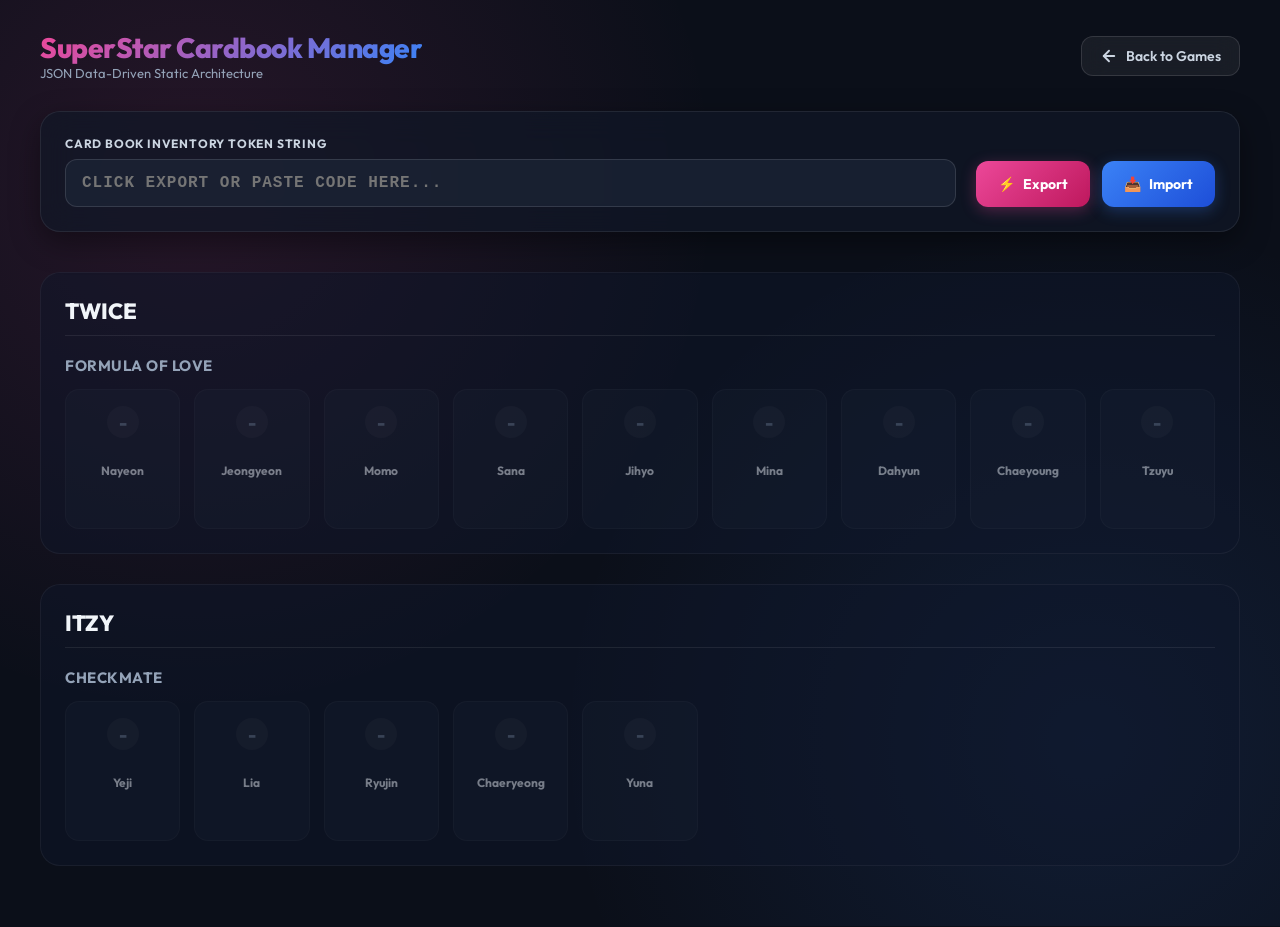
==== cardbook.html @ 79996510 "first commit to static website" ====
<!DOCTYPE html>
<html lang="en">
<head>
    <meta charset="UTF-8">
    <meta name="viewport" content="width=device-width, initial-scale=1.0">
    <title>SuperStar Cardbook Manager (Static JSON Edition)</title>
    <!-- Google Fonts -->
    <link href="https://fonts.googleapis.com/css2?family=Outfit:wght@400;500;600;700;800&display=swap" rel="stylesheet">
    <style>
        * {
            box-sizing: border-box;
            margin: 0;
            padding: 0;
            font-family: 'Outfit', sans-serif;
            user-select: none;
        }

        body {
            background-color: #0b0f19;
            background-image:
                radial-gradient(circle at 15% 20%, rgba(236, 72, 153, 0.12) 0%, transparent 40%),
                radial-gradient(circle at 85% 80%, rgba(59, 130, 246, 0.12) 0%, transparent 40%);
            color: #f8fafc;
            min-height: 100vh;
            padding: 30px 20px;
        }

        .main-wrapper {
            max-width: 1200px;
            margin: 0 auto;
        }

        /* Top Navigation Bar */
        .top-nav {
            display: flex;
            justify-content: space-between;
            align-items: center;
            margin-bottom: 30px;
        }

        .brand-title h1 {
            font-size: 28px;
            font-weight: 800;
            background: linear-gradient(135deg, #ec4899, #3b82f6);
            -webkit-background-clip: text;
            -webkit-text-fill-color: transparent;
            letter-spacing: -0.5px;
        }

        .brand-title p {
            color: #94a3b8;
            font-size: 13px;
        }

        .back-btn {
            display: inline-flex;
            align-items: center;
            gap: 8px;
            background: rgba(255, 255, 255, 0.06);
            color: #cbd5e1;
            border: 1px solid rgba(255, 255, 255, 0.12);
            border-radius: 12px;
            padding: 10px 18px;
            font-size: 14px;
            font-weight: 600;
            text-decoration: none;
            transition: all 0.2s cubic-bezier(0.4, 0, 0.2, 1);
            backdrop-filter: blur(12px);
        }

        .back-btn:hover {
            background: rgba(255, 255, 255, 0.12);
            color: #ffffff;
            border-color: rgba(255, 255, 255, 0.25);
            transform: translateX(3px);
            box-shadow: 0 4px 15px rgba(0, 0, 0, 0.3);
        }

        /* Control Panel Wrapper */
        .control-panel-wrapper {
            background: rgba(17, 24, 39, 0.7);
            backdrop-filter: blur(16px);
            -webkit-backdrop-filter: blur(16px);
            border: 1px solid rgba(255, 255, 255, 0.08);
            border-radius: 20px;
            padding: 24px;
            margin-bottom: 40px;
            box-shadow: 0 10px 30px rgba(0, 0, 0, 0.4);
        }

        .control-row {
            display: flex;
            gap: 20px;
            align-items: flex-end;
            flex-wrap: wrap;
        }

        .output-container {
            flex: 1;
            min-width: 280px;
        }

        .output-container label {
            display: block;
            font-size: 12px;
            font-weight: 700;
            color: #cbd5e1;
            text-transform: uppercase;
            letter-spacing: 0.8px;
            margin-bottom: 8px;
        }

        .output-container input {
            width: 100%;
            background: rgba(30, 41, 59, 0.6);
            border: 1px solid rgba(255, 255, 255, 0.12);
            border-radius: 12px;
            padding: 14px 16px;
            color: #ec4899;
            font-family: monospace;
            font-size: 16px;
            font-weight: 700;
            letter-spacing: 1px;
            outline: none;
            transition: all 0.3s ease;
        }

        .output-container input:focus {
            border-color: #ec4899;
            box-shadow: 0 0 0 3px rgba(236, 72, 153, 0.2);
        }

        .action-buttons-group {
            display: flex;
            gap: 12px;
            flex-wrap: wrap;
        }

        .action-btn {
            display: inline-flex;
            align-items: center;
            gap: 8px;
            padding: 14px 22px;
            border-radius: 12px;
            font-size: 14px;
            font-weight: 700;
            border: none;
            cursor: pointer;
            transition: all 0.2s ease;
        }

        .activate-btn {
            background: linear-gradient(135deg, #ec4899 0%, #be185d 100%);
            color: white;
            box-shadow: 0 4px 15px rgba(236, 72, 153, 0.3);
        }

        .activate-btn:hover {
            transform: translateY(-2px);
            box-shadow: 0 6px 20px rgba(236, 72, 153, 0.5);
        }

        .import-btn {
            background: linear-gradient(135deg, #3b82f6 0%, #1d4ed8 100%);
            color: white;
            box-shadow: 0 4px 15px rgba(59, 130, 246, 0.3);
        }

        .import-btn:hover {
            transform: translateY(-2px);
            box-shadow: 0 6px 20px rgba(59, 130, 246, 0.5);
        }

        /* Cardbook Structure Styling */
        .artist-section {
            background: rgba(15, 23, 42, 0.5);
            border: 1px solid rgba(255, 255, 255, 0.05);
            border-radius: 20px;
            padding: 24px;
            margin-bottom: 30px;
        }

        .artist-title {
            font-size: 22px;
            font-weight: 800;
            color: #f1f5f9;
            margin-bottom: 20px;
            padding-bottom: 10px;
            border-bottom: 1px solid rgba(255, 255, 255, 0.08);
        }

        .theme-section {
            margin-bottom: 24px;
        }

        .theme-section:last-child {
            margin-bottom: 0;
        }

        .theme-title {
            font-size: 15px;
            font-weight: 700;
            color: #94a3b8;
            margin-bottom: 14px;
            text-transform: uppercase;
            letter-spacing: 0.5px;
        }

        .cards-grid {
            display: grid;
            grid-template-columns: repeat(auto-fill, minmax(110px, 1fr));
            gap: 14px;
        }

        /* Card Elements & Grades */
        .ss-card {
            background: rgba(30, 41, 59, 0.5);
            border: 1px solid rgba(255, 255, 255, 0.08);
            border-radius: 14px;
            padding: 12px 10px;
            display: flex;
            flex-direction: column;
            align-items: center;
            justify-content: space-between;
            height: 140px;
            cursor: pointer;
            transition: all 0.2s cubic-bezier(0.4, 0, 0.2, 1);
            position: relative;
            overflow: hidden;
        }

        .ss-card:hover {
            transform: translateY(-4px);
            border-color: rgba(255, 255, 255, 0.25);
            box-shadow: 0 8px 20px rgba(0, 0, 0, 0.4);
        }

        .grade-badge {
            font-size: 18px;
            font-weight: 800;
            width: 32px;
            height: 32px;
            border-radius: 50%;
            display: flex;
            align-items: center;
            justify-content: center;
            margin-top: 4px;
        }

        .card-name {
            font-size: 12px;
            font-weight: 700;
            color: #e2e8f0;
            text-align: center;
            margin: 6px 0;
            word-break: break-word;
        }

        .stars {
            font-size: 11px;
            letter-spacing: -1px;
            min-height: 14px;
        }

        /* Dynamic Card Grade Styles */
        .ss-card.grade-x {
            background: rgba(30, 41, 59, 0.4);
            border-color: rgba(255, 255, 255, 0.05);
            opacity: 0.5;
        }
        .ss-card.grade-x .grade-badge { color: #64748b; background: rgba(255, 255, 255, 0.05); }

        .ss-card.grade-c {
            background: rgba(148, 163, 184, 0.12);
            border-color: rgba(148, 163, 184, 0.3);
        }
        .ss-card.grade-c .grade-badge { color: #cbd5e1; background: rgba(148, 163, 184, 0.2); }
        .ss-card.grade-c .stars { color: #cbd5e1; }

        .ss-card.grade-b {
            background: rgba(59, 130, 246, 0.12);
            border-color: rgba(59, 130, 246, 0.35);
        }
        .ss-card.grade-b .grade-badge { color: #60a5fa; background: rgba(59, 130, 246, 0.2); }
        .ss-card.grade-b .stars { color: #60a5fa; }

        .ss-card.grade-a {
            background: rgba(234, 179, 8, 0.12);
            border-color: rgba(234, 179, 8, 0.35);
        }
        .ss-card.grade-a .grade-badge { color: #facc15; background: rgba(234, 179, 8, 0.2); }
        .ss-card.grade-a .stars { color: #facc15; }

        .ss-card.grade-s {
            background: rgba(168, 85, 247, 0.15);
            border-color: rgba(168, 85, 247, 0.4);
        }
        .ss-card.grade-s .grade-badge { color: #c084fc; background: rgba(168, 85, 247, 0.25); }
        .ss-card.grade-s .stars { color: #c084fc; }

        .ss-card.grade-r {
            background: linear-gradient(135deg, rgba(236, 72, 153, 0.2) 0%, rgba(239, 68, 68, 0.2) 100%);
            border-color: rgba(236, 72, 153, 0.5);
            box-shadow: 0 0 15px rgba(236, 72, 153, 0.15);
        }
        .ss-card.grade-r .grade-badge { color: #f472b6; background: rgba(236, 72, 153, 0.3); font-size: 20px; }
        .ss-card.grade-r .stars { color: #f472b6; font-weight: 800; }
    </style>
</head>
<body>

    <div class="main-wrapper">

        <!-- Top Navigation -->
        <div class="top-nav">
            <div class="brand-title">
                <h1>SuperStar Cardbook Manager</h1>
                <p>JSON Data-Driven Static Architecture</p>
            </div>
            <a href="#" class="back-btn">
                <svg xmlns="http://www.w3.org/2000/svg" width="18" height="18" viewBox="0 0 24 24" fill="none" stroke="currentColor" stroke-width="2.5" stroke-linecap="round" stroke-linejoin="round">
                    <path d="M19 12H5"></path>
                    <polyline points="12 19 5 12 12 5"></polyline>
                </svg>
                <span>Back to Games</span>
            </a>
        </div>

        <!-- Control Panel Dashboard -->
        <div class="control-panel-wrapper">
            <div class="control-row">
                <div class="output-container">
                    <label>Card Book Inventory Token String</label>
                    <input type="text" id="cardStringBox" placeholder="CLICK EXPORT OR PASTE CODE HERE...">
                </div>
                <div class="action-buttons-group">
                    <button class="action-btn activate-btn" onclick="exportCardString()">
                        <span>⚡</span> Export
                    </button>
                    <button class="action-btn import-btn" onclick="importCardString()">
                        <span>📥</span> Import
                    </button>
                </div>
            </div>
        </div>

        <!-- Dynamic Container where cards load from JSON -->
        <div id="cardbook-container"></div>

    </div>

    <script>
        // --- 1. Your JSON Data Object (Can easily be moved to an external cards.json file) ---
        const cardsData = {
            "artists": [
                {
                    "id": "twice",
                    "name": "TWICE",
                    "themes": [
                        {
                            "id": "formula_of_love",
                            "name": "Formula of Love",
                            "cards": [
                                { "globalId": 0, "name": "Nayeon" },
                                { "globalId": 1, "name": "Jeongyeon" },
                                { "globalId": 2, "name": "Momo" },
                                { "globalId": 3, "name": "Sana" },
                                { "globalId": 4, "name": "Jihyo" },
                                { "globalId": 5, "name": "Mina" },
                                { "globalId": 6, "name": "Dahyun" },
                                { "globalId": 7, "name": "Chaeyoung" },
                                { "globalId": 8, "name": "Tzuyu" }
                            ]
                        }
                    ]
                },
                {
                    "id": "itzy",
                    "name": "ITZY",
                    "themes": [
                        {
                            "id": "checkmate",
                            "name": "CHECKMATE",
                            "cards": [
                                { "globalId": 9, "name": "Yeji" },
                                { "globalId": 10, "name": "Lia" },
                                { "globalId": 11, "name": "Ryujin" },
                                { "globalId": 12, "name": "Chaeryeong" },
                                { "globalId": 13, "name": "Yuna" }
                            ]
                        }
                    ]
                }
            ]
        };

        // Grade Configurations
        const gradeConfig = {
            'x': { badge: '-', stars: '' },
            'c': { badge: 'C', stars: '★' },
            'b': { badge: 'B', stars: '★★' },
            'a': { badge: 'A', stars: '★★★' },
            's': { badge: 'S', stars: '★★★★' },
            'r': { badge: 'R', stars: 'R' }
        };

        const gradeCycle = ['x', 'c', 'b', 'a', 's', 'r'];
        let totalGlobalCardsCount = 0;

        // --- 2. Render Cards on Load ---
        document.addEventListener("DOMContentLoaded", () => {
            // Calculate total global card count across all artists/themes
            totalGlobalCardsCount = cardsData.artists.reduce((acc, artist) => {
                return acc + artist.themes.reduce((tAcc, theme) => tAcc + theme.cards.length, 0);
            }, 0);

            renderCardbook(cardsData.artists);
            loadSavedInventory();
        });

        function renderCardbook(artists) {
            const container = document.getElementById('cardbook-container');
            container.innerHTML = '';

            artists.forEach(artist => {
                let artistHTML = `
                    <div class="artist-section">
                        <div class="artist-title">${artist.name}</div>
                `;

                artist.themes.forEach(theme => {
                    artistHTML += `
                        <div class="theme-section">
                            <div class="theme-title">${theme.name}</div>
                            <div class="cards-grid">
                    `;

                    theme.cards.forEach(card => {
                        artistHTML += `
                            <div class="ss-card grade-x"
                                 data-global-index="${card.globalId}"
                                 data-grade="x"
                                 onclick="toggleCardGrade(this)">
                                <span class="grade-badge">-</span>
                                <span class="card-name">${card.name}</span>
                                <span class="stars"></span>
                            </div>
                        `;
                    });

                    artistHTML += `</div></div>`;
                });

                artistHTML += `</div>`;
                container.innerHTML += artistHTML;
            });
        }

        // --- 3. Interactive Card Click (Cycles Grades) ---
        function toggleCardGrade(cardElement) {
            const currentGrade = cardElement.getAttribute('data-grade') || 'x';
            const currentIndex = gradeCycle.indexOf(currentGrade);
            const nextGrade = gradeCycle[(currentIndex + 1) % gradeCycle.length];

            cardElement.classList.remove(`grade-${currentGrade}`);
            cardElement.classList.add(`grade-${nextGrade}`);
            cardElement.setAttribute('data-grade', nextGrade);

            cardElement.querySelector('.grade-badge').innerText = gradeConfig[nextGrade].badge;
            cardElement.querySelector('.stars').innerText = gradeConfig[nextGrade].stars;
        }

        // --- 4. Export Function ---
        function exportCardString() {
            let masterChars = new Array(totalGlobalCardsCount).fill('X');
            const allCards = document.querySelectorAll('.ss-card');

            allCards.forEach(card => {
                const globalIndex = parseInt(card.getAttribute('data-global-index'), 10);
                const grade = (card.getAttribute('data-grade') || 'x').toUpperCase();

                if (!isNaN(globalIndex) && globalIndex < masterChars.length) {
                    masterChars[globalIndex] = grade;
                }
            });

            const masterString = masterChars.join('');
            document.getElementById('cardStringBox').value = masterString;

            // Persist to browser LocalStorage
            localStorage.setItem('ss_card_inventory', masterString);
            alert("Inventory string generated & saved to browser!");
        }

        // --- 5. Import Function ---
        function importCardString() {
            const displayBox = document.getElementById('cardStringBox');
            if (!displayBox) return;

            let inputString = displayBox.value.trim().toUpperCase();
            const allCards = document.querySelectorAll('.ss-card');

            if (inputString.length === 0) {
                alert("Please paste a valid card string first!");
                return;
            }

            // Adjust string padding if needed
            if (inputString.length > totalGlobalCardsCount) {
                inputString = inputString.substring(0, totalGlobalCardsCount);
            }
            if (inputString.length < totalGlobalCardsCount) {
                inputString += "X".repeat(totalGlobalCardsCount - inputString.length);
            }

            allCards.forEach(card => {
                const globalIndex = parseInt(card.getAttribute('data-global-index'), 10);
                const charToken = inputString[globalIndex] || 'X';

                let targetGrade = 'x';
                if (charToken === 'C') targetGrade = 'c';
                else if (charToken === 'B') targetGrade = 'b';
                else if (charToken === 'A') targetGrade = 'a';
                else if (charToken === 'S') targetGrade = 's';
                else if (charToken === 'R') targetGrade = 'r';

                let oldGrade = card.getAttribute('data-grade') || 'x';

                card.classList.remove(`grade-${oldGrade}`);
                card.classList.add(`grade-${targetGrade}`);
                card.setAttribute('data-grade', targetGrade);

                card.querySelector('.grade-badge').innerText = gradeConfig[targetGrade].badge;
                card.querySelector('.stars').innerText = gradeConfig[targetGrade].stars;
            });

            localStorage.setItem('ss_card_inventory', inputString);
        }

        // --- 6. Load Progress from LocalStorage ---
        function loadSavedInventory() {
            const savedString = localStorage.getItem('ss_card_inventory');
            if (savedString) {
                document.getElementById('cardStringBox').value = savedString;
                importCardString();
            }
        }
    </script>
</body>
</html>
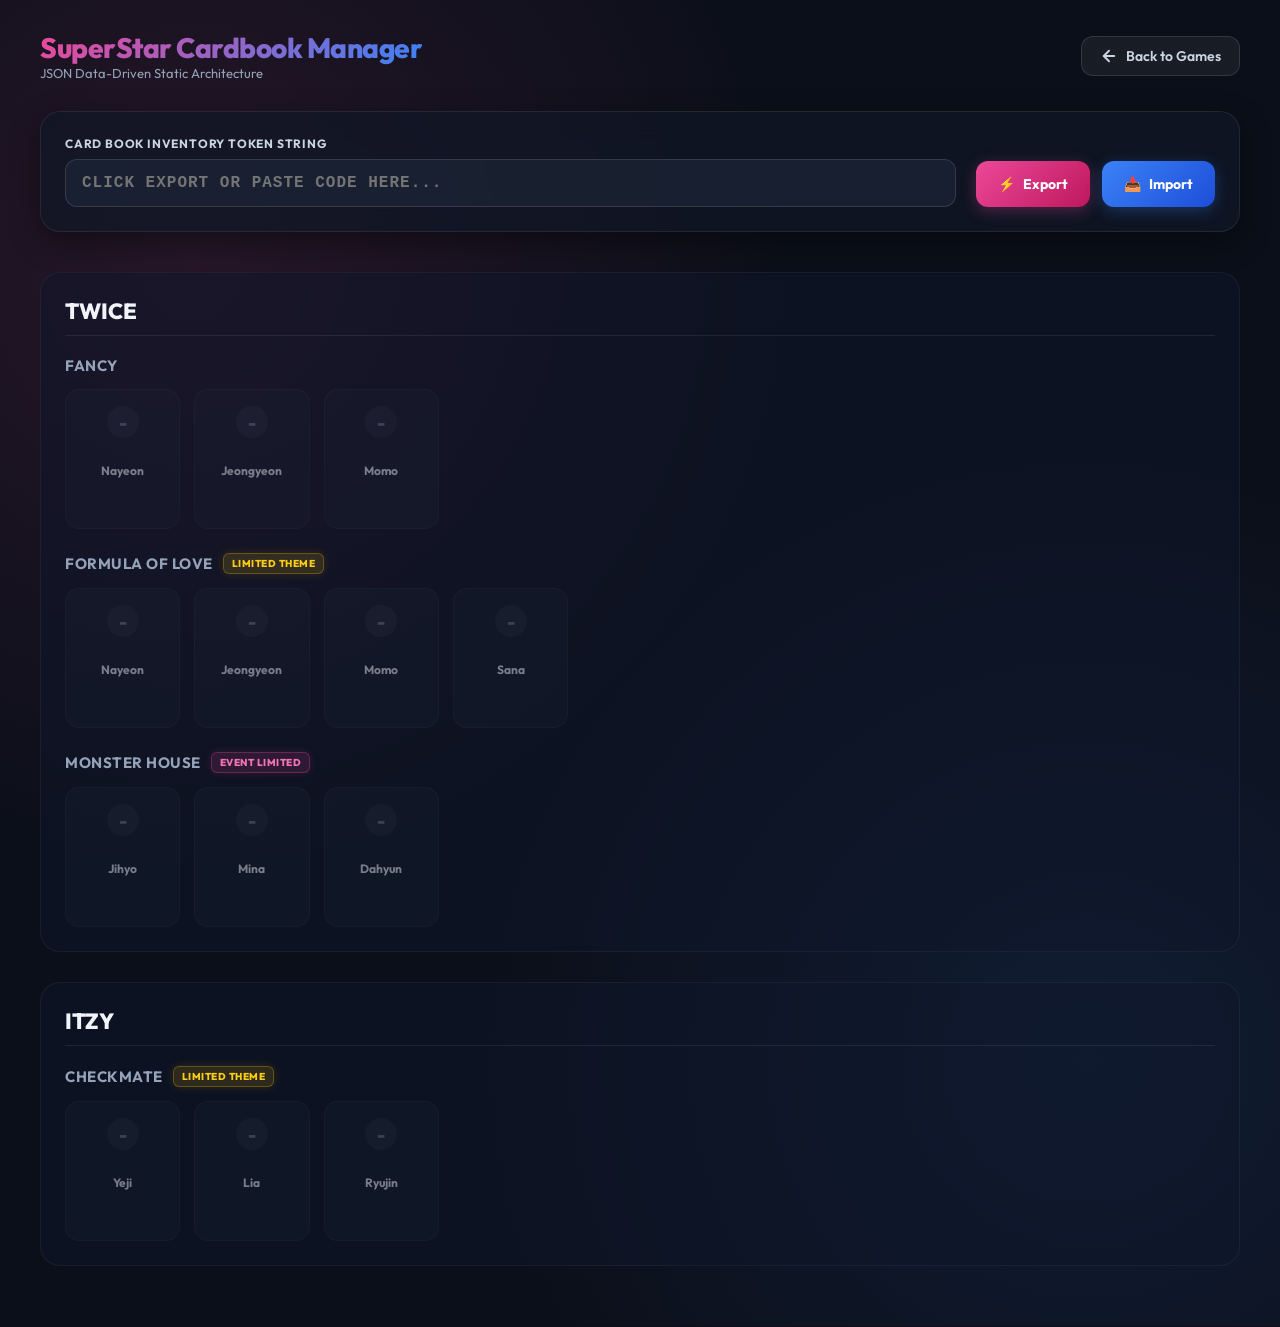
==== commit a4808371: "added an index" ====
--- a/cardbook.html
+++ b/cardbook.html
@@ -197,13 +197,44 @@
             margin-bottom: 0;
         }
 
+        .theme-header {
+            display: flex;
+            align-items: center;
+            gap: 10px;
+            margin-bottom: 14px;
+        }
+
         .theme-title {
             font-size: 15px;
             font-weight: 700;
             color: #94a3b8;
-            margin-bottom: 14px;
             text-transform: uppercase;
             letter-spacing: 0.5px;
+        }
+
+        /* Theme Type Badges */
+        .theme-badge {
+            font-size: 10px;
+            font-weight: 800;
+            padding: 3px 8px;
+            border-radius: 6px;
+            text-transform: uppercase;
+            letter-spacing: 0.5px;
+            display: inline-block;
+        }
+
+        .theme-badge.limited {
+            background: rgba(234, 179, 8, 0.15);
+            color: #facc15;
+            border: 1px solid rgba(234, 179, 8, 0.3);
+            box-shadow: 0 0 10px rgba(234, 179, 8, 0.15);
+        }
+
+        .theme-badge.event {
+            background: rgba(236, 72, 153, 0.15);
+            color: #f472b6;
+            border: 1px solid rgba(236, 72, 153, 0.3);
+            box-shadow: 0 0 10px rgba(236, 72, 153, 0.15);
         }
 
         .cards-grid {
@@ -317,7 +348,7 @@
                 <h1>SuperStar Cardbook Manager</h1>
                 <p>JSON Data-Driven Static Architecture</p>
             </div>
-            <a href="#" class="back-btn">
+            <a href="index.html" class="back-btn">
                 <svg xmlns="http://www.w3.org/2000/svg" width="18" height="18" viewBox="0 0 24 24" fill="none" stroke="currentColor" stroke-width="2.5" stroke-linecap="round" stroke-linejoin="round">
                     <path d="M19 12H5"></path>
                     <polyline points="12 19 5 12 12 5"></polyline>
@@ -350,7 +381,7 @@
     </div>
 
     <script>
-        // --- 1. Your JSON Data Object (Can easily be moved to an external cards.json file) ---
+        // --- 1. Your JSON Data Object ---
         const cardsData = {
             "artists": [
                 {
@@ -358,18 +389,34 @@
                     "name": "TWICE",
                     "themes": [
                         {
-                            "id": "formula_of_love",
-                            "name": "Formula of Love",
+                            "id": "fancy",
+                            "name": "FANCY",
+                            "themeType": "normal",
                             "cards": [
                                 { "globalId": 0, "name": "Nayeon" },
                                 { "globalId": 1, "name": "Jeongyeon" },
-                                { "globalId": 2, "name": "Momo" },
-                                { "globalId": 3, "name": "Sana" },
-                                { "globalId": 4, "name": "Jihyo" },
-                                { "globalId": 5, "name": "Mina" },
-                                { "globalId": 6, "name": "Dahyun" },
-                                { "globalId": 7, "name": "Chaeyoung" },
-                                { "globalId": 8, "name": "Tzuyu" }
+                                { "globalId": 2, "name": "Momo" }
+                            ]
+                        },
+                        {
+                            "id": "formula_of_love",
+                            "name": "Formula of Love",
+                            "themeType": "limited",
+                            "cards": [
+                                { "globalId": 3, "name": "Nayeon" },
+                                { "globalId": 4, "name": "Jeongyeon" },
+                                { "globalId": 5, "name": "Momo" },
+                                { "globalId": 6, "name": "Sana" }
+                            ]
+                        },
+                        {
+                            "id": "halloween_party",
+                            "name": "Monster House",
+                            "themeType": "event",
+                            "cards": [
+                                { "globalId": 7, "name": "Jihyo" },
+                                { "globalId": 8, "name": "Mina" },
+                                { "globalId": 9, "name": "Dahyun" }
                             ]
                         }
                     ]
@@ -381,12 +428,11 @@
                         {
                             "id": "checkmate",
                             "name": "CHECKMATE",
+                            "themeType": "limited",
                             "cards": [
-                                { "globalId": 9, "name": "Yeji" },
-                                { "globalId": 10, "name": "Lia" },
-                                { "globalId": 11, "name": "Ryujin" },
-                                { "globalId": 12, "name": "Chaeryeong" },
-                                { "globalId": 13, "name": "Yuna" }
+                                { "globalId": 10, "name": "Yeji" },
+                                { "globalId": 11, "name": "Lia" },
+                                { "globalId": 12, "name": "Ryujin" }
                             ]
                         }
                     ]
@@ -409,7 +455,6 @@
 
         // --- 2. Render Cards on Load ---
         document.addEventListener("DOMContentLoaded", () => {
-            // Calculate total global card count across all artists/themes
             totalGlobalCardsCount = cardsData.artists.reduce((acc, artist) => {
                 return acc + artist.themes.reduce((tAcc, theme) => tAcc + theme.cards.length, 0);
             }, 0);
@@ -429,9 +474,22 @@
                 `;
 
                 artist.themes.forEach(theme => {
+                    // Generate Badge HTML according to themeType
+                    let badgeHTML = '';
+                    const type = (theme.themeType || 'normal').toLowerCase();
+
+                    if (type === 'limited') {
+                        badgeHTML = `<span class="theme-badge limited">Limited Theme</span>`;
+                    } else if (type === 'event' || type === 'event limited' || type === 'event_limited') {
+                        badgeHTML = `<span class="theme-badge event">Event Limited</span>`;
+                    }
+
                     artistHTML += `
                         <div class="theme-section">
-                            <div class="theme-title">${theme.name}</div>
+                            <div class="theme-header">
+                                <span class="theme-title">${theme.name}</span>
+                                ${badgeHTML}
+                            </div>
                             <div class="cards-grid">
                     `;
 
@@ -487,7 +545,6 @@
             const masterString = masterChars.join('');
             document.getElementById('cardStringBox').value = masterString;
 
-            // Persist to browser LocalStorage
             localStorage.setItem('ss_card_inventory', masterString);
             alert("Inventory string generated & saved to browser!");
         }
@@ -505,7 +562,6 @@
                 return;
             }
 
-            // Adjust string padding if needed
             if (inputString.length > totalGlobalCardsCount) {
                 inputString = inputString.substring(0, totalGlobalCardsCount);
             }
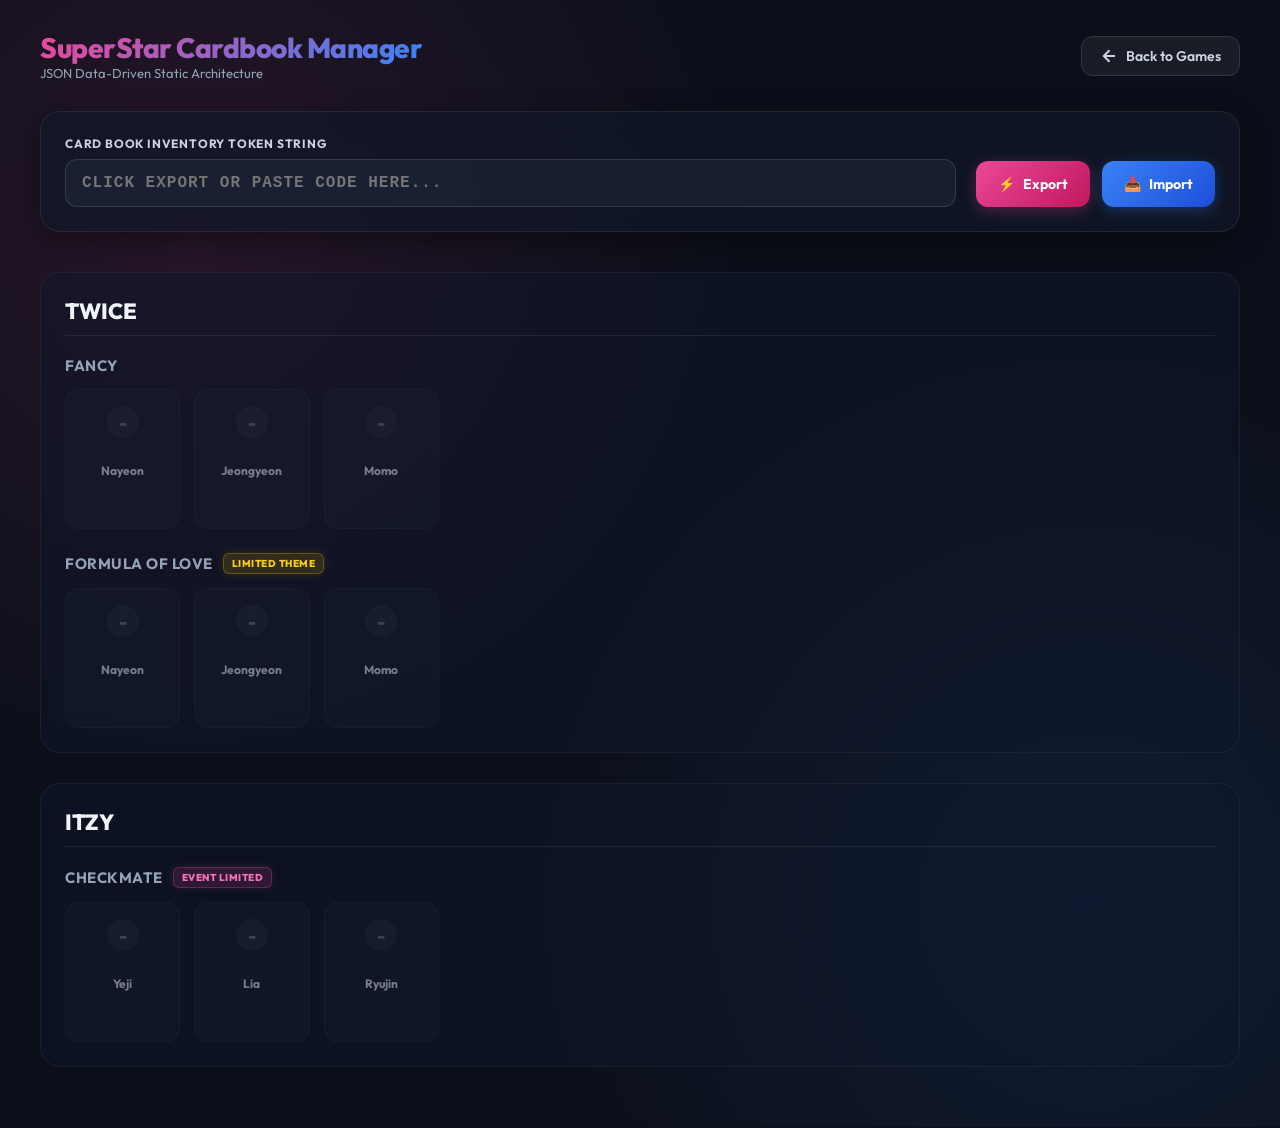
==== commit 712855d8: "lots of reworks" ====
--- a/cardbook.html
+++ b/cardbook.html
@@ -1,5 +1,6 @@
 <!DOCTYPE html>
 <html lang="en">
+
 <head>
     <meta charset="UTF-8">
     <meta name="viewport" content="width=device-width, initial-scale=1.0">
@@ -299,45 +300,87 @@
             border-color: rgba(255, 255, 255, 0.05);
             opacity: 0.5;
         }
-        .ss-card.grade-x .grade-badge { color: #64748b; background: rgba(255, 255, 255, 0.05); }
+
+        .ss-card.grade-x .grade-badge {
+            color: #64748b;
+            background: rgba(255, 255, 255, 0.05);
+        }
 
         .ss-card.grade-c {
             background: rgba(148, 163, 184, 0.12);
             border-color: rgba(148, 163, 184, 0.3);
         }
-        .ss-card.grade-c .grade-badge { color: #cbd5e1; background: rgba(148, 163, 184, 0.2); }
-        .ss-card.grade-c .stars { color: #cbd5e1; }
+
+        .ss-card.grade-c .grade-badge {
+            color: #cbd5e1;
+            background: rgba(148, 163, 184, 0.2);
+        }
+
+        .ss-card.grade-c .stars {
+            color: #cbd5e1;
+        }
 
         .ss-card.grade-b {
             background: rgba(59, 130, 246, 0.12);
             border-color: rgba(59, 130, 246, 0.35);
         }
-        .ss-card.grade-b .grade-badge { color: #60a5fa; background: rgba(59, 130, 246, 0.2); }
-        .ss-card.grade-b .stars { color: #60a5fa; }
+
+        .ss-card.grade-b .grade-badge {
+            color: #60a5fa;
+            background: rgba(59, 130, 246, 0.2);
+        }
+
+        .ss-card.grade-b .stars {
+            color: #60a5fa;
+        }
 
         .ss-card.grade-a {
             background: rgba(234, 179, 8, 0.12);
             border-color: rgba(234, 179, 8, 0.35);
         }
-        .ss-card.grade-a .grade-badge { color: #facc15; background: rgba(234, 179, 8, 0.2); }
-        .ss-card.grade-a .stars { color: #facc15; }
+
+        .ss-card.grade-a .grade-badge {
+            color: #facc15;
+            background: rgba(234, 179, 8, 0.2);
+        }
+
+        .ss-card.grade-a .stars {
+            color: #facc15;
+        }
 
         .ss-card.grade-s {
             background: rgba(168, 85, 247, 0.15);
             border-color: rgba(168, 85, 247, 0.4);
         }
-        .ss-card.grade-s .grade-badge { color: #c084fc; background: rgba(168, 85, 247, 0.25); }
-        .ss-card.grade-s .stars { color: #c084fc; }
+
+        .ss-card.grade-s .grade-badge {
+            color: #c084fc;
+            background: rgba(168, 85, 247, 0.25);
+        }
+
+        .ss-card.grade-s .stars {
+            color: #c084fc;
+        }
 
         .ss-card.grade-r {
             background: linear-gradient(135deg, rgba(236, 72, 153, 0.2) 0%, rgba(239, 68, 68, 0.2) 100%);
             border-color: rgba(236, 72, 153, 0.5);
             box-shadow: 0 0 15px rgba(236, 72, 153, 0.15);
         }
-        .ss-card.grade-r .grade-badge { color: #f472b6; background: rgba(236, 72, 153, 0.3); font-size: 20px; }
-        .ss-card.grade-r .stars { color: #f472b6; font-weight: 800; }
+
+        .ss-card.grade-r .grade-badge {
+            color: #f472b6;
+            background: rgba(236, 72, 153, 0.3);
+            font-size: 20px;
+        }
+
+        .ss-card.grade-r .stars {
+            color: #f472b6;
+            font-weight: 800;
+        }
     </style>
 </head>
+
 <body>
 
     <div class="main-wrapper">
@@ -349,7 +392,8 @@
                 <p>JSON Data-Driven Static Architecture</p>
             </div>
             <a href="index.html" class="back-btn">
-                <svg xmlns="http://www.w3.org/2000/svg" width="18" height="18" viewBox="0 0 24 24" fill="none" stroke="currentColor" stroke-width="2.5" stroke-linecap="round" stroke-linejoin="round">
+                <svg xmlns="http://www.w3.org/2000/svg" width="18" height="18" viewBox="0 0 24 24" fill="none"
+                    stroke="currentColor" stroke-width="2.5" stroke-linecap="round" stroke-linejoin="round">
                     <path d="M19 12H5"></path>
                     <polyline points="12 19 5 12 12 5"></polyline>
                 </svg>
@@ -379,228 +423,41 @@
         <div id="cardbook-container"></div>
 
     </div>
-
     <script>
         // --- 1. Your JSON Data Object ---
-        const cardsData = {
-            "artists": [
-                {
-                    "id": "twice",
-                    "name": "TWICE",
-                    "themes": [
-                        {
-                            "id": "fancy",
-                            "name": "FANCY",
-                            "themeType": "normal",
-                            "cards": [
-                                { "globalId": 0, "name": "Nayeon" },
-                                { "globalId": 1, "name": "Jeongyeon" },
-                                { "globalId": 2, "name": "Momo" }
-                            ]
-                        },
-                        {
-                            "id": "formula_of_love",
-                            "name": "Formula of Love",
-                            "themeType": "limited",
-                            "cards": [
-                                { "globalId": 3, "name": "Nayeon" },
-                                { "globalId": 4, "name": "Jeongyeon" },
-                                { "globalId": 5, "name": "Momo" },
-                                { "globalId": 6, "name": "Sana" }
-                            ]
-                        },
-                        {
-                            "id": "halloween_party",
-                            "name": "Monster House",
-                            "themeType": "event",
-                            "cards": [
-                                { "globalId": 7, "name": "Jihyo" },
-                                { "globalId": 8, "name": "Mina" },
-                                { "globalId": 9, "name": "Dahyun" }
-                            ]
-                        }
-                    ]
-                },
-                {
-                    "id": "itzy",
-                    "name": "ITZY",
-                    "themes": [
-                        {
-                            "id": "checkmate",
-                            "name": "CHECKMATE",
-                            "themeType": "limited",
-                            "cards": [
-                                { "globalId": 10, "name": "Yeji" },
-                                { "globalId": 11, "name": "Lia" },
-                                { "globalId": 12, "name": "Ryujin" }
-                            ]
-                        }
-                    ]
-                }
-            ]
-        };
-
-        // Grade Configurations
-        const gradeConfig = {
-            'x': { badge: '-', stars: '' },
-            'c': { badge: 'C', stars: '★' },
-            'b': { badge: 'B', stars: '★★' },
-            'a': { badge: 'A', stars: '★★★' },
-            's': { badge: 'S', stars: '★★★★' },
-            'r': { badge: 'R', stars: 'R' }
-        };
-
-        const gradeCycle = ['x', 'c', 'b', 'a', 's', 'r'];
+        let cardsData = null;
         let totalGlobalCardsCount = 0;
 
-        // --- 2. Render Cards on Load ---
-        document.addEventListener("DOMContentLoaded", () => {
-            totalGlobalCardsCount = cardsData.artists.reduce((acc, artist) => {
-                return acc + artist.themes.reduce((tAcc, theme) => tAcc + theme.cards.length, 0);
-            }, 0);
-
-            renderCardbook(cardsData.artists);
-            loadSavedInventory();
+        // Fetch and load cards.json when the DOM is ready
+        document.addEventListener("DOMContentLoaded", async () => {
+            try {
+                const response = await fetch('./cards.json');
+                cardsData = await response.json();
+
+                // Calculate total global cards based on the highest globalId found,
+                // ensuring indices never shift when cards are removed.
+                let maxId = -1;
+                cardsData.games.forEach(game => {
+                    game.artists.forEach(artist => {
+                        artist.themes.forEach(theme => {
+                            theme.cards.forEach(card => {
+                                if (card.globalId > maxId) maxId = card.globalId;
+                            });
+                        });
+                    });
+                });
+                totalGlobalCardsCount = maxId + 1;
+
+                renderCardbook(cardsData.games, "jypnation"); // Render only the JYP Nation game by default
+                loadSavedInventory();
+
+            } catch (error) {
+                console.error("Failed to load cards.json:", error);
+            }
         });
 
-        function renderCardbook(artists) {
-            const container = document.getElementById('cardbook-container');
-            container.innerHTML = '';
-
-            artists.forEach(artist => {
-                let artistHTML = `
-                    <div class="artist-section">
-                        <div class="artist-title">${artist.name}</div>
-                `;
-
-                artist.themes.forEach(theme => {
-                    // Generate Badge HTML according to themeType
-                    let badgeHTML = '';
-                    const type = (theme.themeType || 'normal').toLowerCase();
-
-                    if (type === 'limited') {
-                        badgeHTML = `<span class="theme-badge limited">Limited Theme</span>`;
-                    } else if (type === 'event' || type === 'event limited' || type === 'event_limited') {
-                        badgeHTML = `<span class="theme-badge event">Event Limited</span>`;
-                    }
-
-                    artistHTML += `
-                        <div class="theme-section">
-                            <div class="theme-header">
-                                <span class="theme-title">${theme.name}</span>
-                                ${badgeHTML}
-                            </div>
-                            <div class="cards-grid">
-                    `;
-
-                    theme.cards.forEach(card => {
-                        artistHTML += `
-                            <div class="ss-card grade-x"
-                                 data-global-index="${card.globalId}"
-                                 data-grade="x"
-                                 onclick="toggleCardGrade(this)">
-                                <span class="grade-badge">-</span>
-                                <span class="card-name">${card.name}</span>
-                                <span class="stars"></span>
-                            </div>
-                        `;
-                    });
-
-                    artistHTML += `</div></div>`;
-                });
-
-                artistHTML += `</div>`;
-                container.innerHTML += artistHTML;
-            });
-        }
-
-        // --- 3. Interactive Card Click (Cycles Grades) ---
-        function toggleCardGrade(cardElement) {
-            const currentGrade = cardElement.getAttribute('data-grade') || 'x';
-            const currentIndex = gradeCycle.indexOf(currentGrade);
-            const nextGrade = gradeCycle[(currentIndex + 1) % gradeCycle.length];
-
-            cardElement.classList.remove(`grade-${currentGrade}`);
-            cardElement.classList.add(`grade-${nextGrade}`);
-            cardElement.setAttribute('data-grade', nextGrade);
-
-            cardElement.querySelector('.grade-badge').innerText = gradeConfig[nextGrade].badge;
-            cardElement.querySelector('.stars').innerText = gradeConfig[nextGrade].stars;
-        }
-
-        // --- 4. Export Function ---
-        function exportCardString() {
-            let masterChars = new Array(totalGlobalCardsCount).fill('X');
-            const allCards = document.querySelectorAll('.ss-card');
-
-            allCards.forEach(card => {
-                const globalIndex = parseInt(card.getAttribute('data-global-index'), 10);
-                const grade = (card.getAttribute('data-grade') || 'x').toUpperCase();
-
-                if (!isNaN(globalIndex) && globalIndex < masterChars.length) {
-                    masterChars[globalIndex] = grade;
-                }
-            });
-
-            const masterString = masterChars.join('');
-            document.getElementById('cardStringBox').value = masterString;
-
-            localStorage.setItem('ss_card_inventory', masterString);
-            alert("Inventory string generated & saved to browser!");
-        }
-
-        // --- 5. Import Function ---
-        function importCardString() {
-            const displayBox = document.getElementById('cardStringBox');
-            if (!displayBox) return;
-
-            let inputString = displayBox.value.trim().toUpperCase();
-            const allCards = document.querySelectorAll('.ss-card');
-
-            if (inputString.length === 0) {
-                alert("Please paste a valid card string first!");
-                return;
-            }
-
-            if (inputString.length > totalGlobalCardsCount) {
-                inputString = inputString.substring(0, totalGlobalCardsCount);
-            }
-            if (inputString.length < totalGlobalCardsCount) {
-                inputString += "X".repeat(totalGlobalCardsCount - inputString.length);
-            }
-
-            allCards.forEach(card => {
-                const globalIndex = parseInt(card.getAttribute('data-global-index'), 10);
-                const charToken = inputString[globalIndex] || 'X';
-
-                let targetGrade = 'x';
-                if (charToken === 'C') targetGrade = 'c';
-                else if (charToken === 'B') targetGrade = 'b';
-                else if (charToken === 'A') targetGrade = 'a';
-                else if (charToken === 'S') targetGrade = 's';
-                else if (charToken === 'R') targetGrade = 'r';
-
-                let oldGrade = card.getAttribute('data-grade') || 'x';
-
-                card.classList.remove(`grade-${oldGrade}`);
-                card.classList.add(`grade-${targetGrade}`);
-                card.setAttribute('data-grade', targetGrade);
-
-                card.querySelector('.grade-badge').innerText = gradeConfig[targetGrade].badge;
-                card.querySelector('.stars').innerText = gradeConfig[targetGrade].stars;
-            });
-
-            localStorage.setItem('ss_card_inventory', inputString);
-        }
-
-        // --- 6. Load Progress from LocalStorage ---
-        function loadSavedInventory() {
-            const savedString = localStorage.getItem('ss_card_inventory');
-            if (savedString) {
-                document.getElementById('cardStringBox').value = savedString;
-                importCardString();
-            }
-        }
     </script>
+    <script src="cardbook.js"></script>
 </body>
+
 </html>
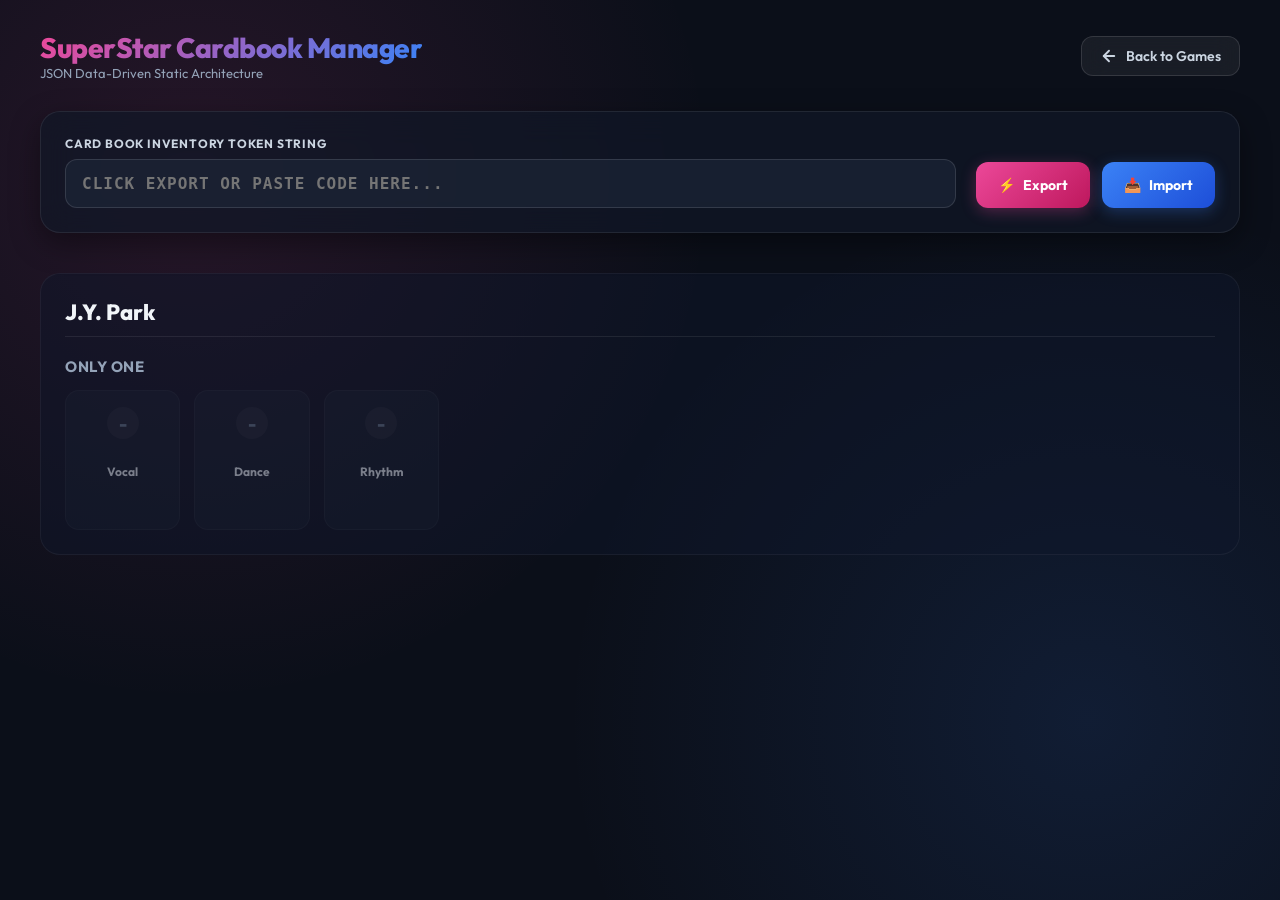
==== commit 961762b5: "fix name" ====
--- a/cardbook.html
+++ b/cardbook.html
@@ -7,378 +7,7 @@
     <title>SuperStar Cardbook Manager (Static JSON Edition)</title>
     <!-- Google Fonts -->
     <link href="https://fonts.googleapis.com/css2?family=Outfit:wght@400;500;600;700;800&display=swap" rel="stylesheet">
-    <style>
-        * {
-            box-sizing: border-box;
-            margin: 0;
-            padding: 0;
-            font-family: 'Outfit', sans-serif;
-            user-select: none;
-        }
-
-        body {
-            background-color: #0b0f19;
-            background-image:
-                radial-gradient(circle at 15% 20%, rgba(236, 72, 153, 0.12) 0%, transparent 40%),
-                radial-gradient(circle at 85% 80%, rgba(59, 130, 246, 0.12) 0%, transparent 40%);
-            color: #f8fafc;
-            min-height: 100vh;
-            padding: 30px 20px;
-        }
-
-        .main-wrapper {
-            max-width: 1200px;
-            margin: 0 auto;
-        }
-
-        /* Top Navigation Bar */
-        .top-nav {
-            display: flex;
-            justify-content: space-between;
-            align-items: center;
-            margin-bottom: 30px;
-        }
-
-        .brand-title h1 {
-            font-size: 28px;
-            font-weight: 800;
-            background: linear-gradient(135deg, #ec4899, #3b82f6);
-            -webkit-background-clip: text;
-            -webkit-text-fill-color: transparent;
-            letter-spacing: -0.5px;
-        }
-
-        .brand-title p {
-            color: #94a3b8;
-            font-size: 13px;
-        }
-
-        .back-btn {
-            display: inline-flex;
-            align-items: center;
-            gap: 8px;
-            background: rgba(255, 255, 255, 0.06);
-            color: #cbd5e1;
-            border: 1px solid rgba(255, 255, 255, 0.12);
-            border-radius: 12px;
-            padding: 10px 18px;
-            font-size: 14px;
-            font-weight: 600;
-            text-decoration: none;
-            transition: all 0.2s cubic-bezier(0.4, 0, 0.2, 1);
-            backdrop-filter: blur(12px);
-        }
-
-        .back-btn:hover {
-            background: rgba(255, 255, 255, 0.12);
-            color: #ffffff;
-            border-color: rgba(255, 255, 255, 0.25);
-            transform: translateX(3px);
-            box-shadow: 0 4px 15px rgba(0, 0, 0, 0.3);
-        }
-
-        /* Control Panel Wrapper */
-        .control-panel-wrapper {
-            background: rgba(17, 24, 39, 0.7);
-            backdrop-filter: blur(16px);
-            -webkit-backdrop-filter: blur(16px);
-            border: 1px solid rgba(255, 255, 255, 0.08);
-            border-radius: 20px;
-            padding: 24px;
-            margin-bottom: 40px;
-            box-shadow: 0 10px 30px rgba(0, 0, 0, 0.4);
-        }
-
-        .control-row {
-            display: flex;
-            gap: 20px;
-            align-items: flex-end;
-            flex-wrap: wrap;
-        }
-
-        .output-container {
-            flex: 1;
-            min-width: 280px;
-        }
-
-        .output-container label {
-            display: block;
-            font-size: 12px;
-            font-weight: 700;
-            color: #cbd5e1;
-            text-transform: uppercase;
-            letter-spacing: 0.8px;
-            margin-bottom: 8px;
-        }
-
-        .output-container input {
-            width: 100%;
-            background: rgba(30, 41, 59, 0.6);
-            border: 1px solid rgba(255, 255, 255, 0.12);
-            border-radius: 12px;
-            padding: 14px 16px;
-            color: #ec4899;
-            font-family: monospace;
-            font-size: 16px;
-            font-weight: 700;
-            letter-spacing: 1px;
-            outline: none;
-            transition: all 0.3s ease;
-        }
-
-        .output-container input:focus {
-            border-color: #ec4899;
-            box-shadow: 0 0 0 3px rgba(236, 72, 153, 0.2);
-        }
-
-        .action-buttons-group {
-            display: flex;
-            gap: 12px;
-            flex-wrap: wrap;
-        }
-
-        .action-btn {
-            display: inline-flex;
-            align-items: center;
-            gap: 8px;
-            padding: 14px 22px;
-            border-radius: 12px;
-            font-size: 14px;
-            font-weight: 700;
-            border: none;
-            cursor: pointer;
-            transition: all 0.2s ease;
-        }
-
-        .activate-btn {
-            background: linear-gradient(135deg, #ec4899 0%, #be185d 100%);
-            color: white;
-            box-shadow: 0 4px 15px rgba(236, 72, 153, 0.3);
-        }
-
-        .activate-btn:hover {
-            transform: translateY(-2px);
-            box-shadow: 0 6px 20px rgba(236, 72, 153, 0.5);
-        }
-
-        .import-btn {
-            background: linear-gradient(135deg, #3b82f6 0%, #1d4ed8 100%);
-            color: white;
-            box-shadow: 0 4px 15px rgba(59, 130, 246, 0.3);
-        }
-
-        .import-btn:hover {
-            transform: translateY(-2px);
-            box-shadow: 0 6px 20px rgba(59, 130, 246, 0.5);
-        }
-
-        /* Cardbook Structure Styling */
-        .artist-section {
-            background: rgba(15, 23, 42, 0.5);
-            border: 1px solid rgba(255, 255, 255, 0.05);
-            border-radius: 20px;
-            padding: 24px;
-            margin-bottom: 30px;
-        }
-
-        .artist-title {
-            font-size: 22px;
-            font-weight: 800;
-            color: #f1f5f9;
-            margin-bottom: 20px;
-            padding-bottom: 10px;
-            border-bottom: 1px solid rgba(255, 255, 255, 0.08);
-        }
-
-        .theme-section {
-            margin-bottom: 24px;
-        }
-
-        .theme-section:last-child {
-            margin-bottom: 0;
-        }
-
-        .theme-header {
-            display: flex;
-            align-items: center;
-            gap: 10px;
-            margin-bottom: 14px;
-        }
-
-        .theme-title {
-            font-size: 15px;
-            font-weight: 700;
-            color: #94a3b8;
-            text-transform: uppercase;
-            letter-spacing: 0.5px;
-        }
-
-        /* Theme Type Badges */
-        .theme-badge {
-            font-size: 10px;
-            font-weight: 800;
-            padding: 3px 8px;
-            border-radius: 6px;
-            text-transform: uppercase;
-            letter-spacing: 0.5px;
-            display: inline-block;
-        }
-
-        .theme-badge.limited {
-            background: rgba(234, 179, 8, 0.15);
-            color: #facc15;
-            border: 1px solid rgba(234, 179, 8, 0.3);
-            box-shadow: 0 0 10px rgba(234, 179, 8, 0.15);
-        }
-
-        .theme-badge.event {
-            background: rgba(236, 72, 153, 0.15);
-            color: #f472b6;
-            border: 1px solid rgba(236, 72, 153, 0.3);
-            box-shadow: 0 0 10px rgba(236, 72, 153, 0.15);
-        }
-
-        .cards-grid {
-            display: grid;
-            grid-template-columns: repeat(auto-fill, minmax(110px, 1fr));
-            gap: 14px;
-        }
-
-        /* Card Elements & Grades */
-        .ss-card {
-            background: rgba(30, 41, 59, 0.5);
-            border: 1px solid rgba(255, 255, 255, 0.08);
-            border-radius: 14px;
-            padding: 12px 10px;
-            display: flex;
-            flex-direction: column;
-            align-items: center;
-            justify-content: space-between;
-            height: 140px;
-            cursor: pointer;
-            transition: all 0.2s cubic-bezier(0.4, 0, 0.2, 1);
-            position: relative;
-            overflow: hidden;
-        }
-
-        .ss-card:hover {
-            transform: translateY(-4px);
-            border-color: rgba(255, 255, 255, 0.25);
-            box-shadow: 0 8px 20px rgba(0, 0, 0, 0.4);
-        }
-
-        .grade-badge {
-            font-size: 18px;
-            font-weight: 800;
-            width: 32px;
-            height: 32px;
-            border-radius: 50%;
-            display: flex;
-            align-items: center;
-            justify-content: center;
-            margin-top: 4px;
-        }
-
-        .card-name {
-            font-size: 12px;
-            font-weight: 700;
-            color: #e2e8f0;
-            text-align: center;
-            margin: 6px 0;
-            word-break: break-word;
-        }
-
-        .stars {
-            font-size: 11px;
-            letter-spacing: -1px;
-            min-height: 14px;
-        }
-
-        /* Dynamic Card Grade Styles */
-        .ss-card.grade-x {
-            background: rgba(30, 41, 59, 0.4);
-            border-color: rgba(255, 255, 255, 0.05);
-            opacity: 0.5;
-        }
-
-        .ss-card.grade-x .grade-badge {
-            color: #64748b;
-            background: rgba(255, 255, 255, 0.05);
-        }
-
-        .ss-card.grade-c {
-            background: rgba(148, 163, 184, 0.12);
-            border-color: rgba(148, 163, 184, 0.3);
-        }
-
-        .ss-card.grade-c .grade-badge {
-            color: #cbd5e1;
-            background: rgba(148, 163, 184, 0.2);
-        }
-
-        .ss-card.grade-c .stars {
-            color: #cbd5e1;
-        }
-
-        .ss-card.grade-b {
-            background: rgba(59, 130, 246, 0.12);
-            border-color: rgba(59, 130, 246, 0.35);
-        }
-
-        .ss-card.grade-b .grade-badge {
-            color: #60a5fa;
-            background: rgba(59, 130, 246, 0.2);
-        }
-
-        .ss-card.grade-b .stars {
-            color: #60a5fa;
-        }
-
-        .ss-card.grade-a {
-            background: rgba(234, 179, 8, 0.12);
-            border-color: rgba(234, 179, 8, 0.35);
-        }
-
-        .ss-card.grade-a .grade-badge {
-            color: #facc15;
-            background: rgba(234, 179, 8, 0.2);
-        }
-
-        .ss-card.grade-a .stars {
-            color: #facc15;
-        }
-
-        .ss-card.grade-s {
-            background: rgba(168, 85, 247, 0.15);
-            border-color: rgba(168, 85, 247, 0.4);
-        }
-
-        .ss-card.grade-s .grade-badge {
-            color: #c084fc;
-            background: rgba(168, 85, 247, 0.25);
-        }
-
-        .ss-card.grade-s .stars {
-            color: #c084fc;
-        }
-
-        .ss-card.grade-r {
-            background: linear-gradient(135deg, rgba(236, 72, 153, 0.2) 0%, rgba(239, 68, 68, 0.2) 100%);
-            border-color: rgba(236, 72, 153, 0.5);
-            box-shadow: 0 0 15px rgba(236, 72, 153, 0.15);
-        }
-
-        .ss-card.grade-r .grade-badge {
-            color: #f472b6;
-            background: rgba(236, 72, 153, 0.3);
-            font-size: 20px;
-        }
-
-        .ss-card.grade-r .stars {
-            color: #f472b6;
-            font-weight: 800;
-        }
-    </style>
+    <link rel="stylesheet" href="styling/cardbook.css">
 </head>
 
 <body>
@@ -424,11 +53,10 @@
 
     </div>
     <script>
-        // --- 1. Your JSON Data Object ---
+        // Fetch data.
         let cardsData = null;
         let totalGlobalCardsCount = 0;
 
-        // Fetch and load cards.json when the DOM is ready
         document.addEventListener("DOMContentLoaded", async () => {
             try {
                 const response = await fetch('./cards.json');
@@ -448,7 +76,7 @@
                 });
                 totalGlobalCardsCount = maxId + 1;
 
-                renderCardbook(cardsData.games, "jypnation"); // Render only the JYP Nation game by default
+                renderCardbook(cardsData.games, "jyp");
                 loadSavedInventory();
 
             } catch (error) {
--- a/styling/cardbook.css
+++ b/styling/cardbook.css
@@ -0,0 +1,741 @@
+* {
+    box-sizing: border-box;
+    margin: 0;
+    padding: 0;
+    font-family: 'Outfit', sans-serif;
+    user-select: none;
+}
+
+body {
+    background-color: #0b0f19;
+    background-image:
+        radial-gradient(circle at 15% 20%, rgba(236, 72, 153, 0.12) 0%, transparent 40%),
+        radial-gradient(circle at 85% 80%, rgba(59, 130, 246, 0.12) 0%, transparent 40%);
+    color: #f8fafc;
+    min-height: 100vh;
+    padding: 30px 20px;
+}
+
+.main-wrapper {
+    max-width: 1200px;
+    margin: 0 auto;
+}
+
+/* Top Navigation Bar */
+.top-nav {
+    display: flex;
+    justify-content: space-between;
+    align-items: center;
+    margin-bottom: 30px;
+}
+
+.brand-title h1 {
+    font-size: 28px;
+    font-weight: 800;
+    background: linear-gradient(135deg, #ec4899, #3b82f6);
+    -webkit-background-clip: text;
+    -webkit-text-fill-color: transparent;
+    letter-spacing: -0.5px;
+}
+
+.brand-title p {
+    color: #94a3b8;
+    font-size: 13px;
+}
+
+.back-btn {
+    display: inline-flex;
+    align-items: center;
+    gap: 8px;
+    background: rgba(255, 255, 255, 0.06);
+    color: #cbd5e1;
+    border: 1px solid rgba(255, 255, 255, 0.12);
+    border-radius: 12px;
+    padding: 10px 18px;
+    font-size: 14px;
+    font-weight: 600;
+    text-decoration: none;
+    transition: all 0.2s cubic-bezier(0.4, 0, 0.2, 1);
+    backdrop-filter: blur(12px);
+}
+
+.back-btn:hover {
+    background: rgba(255, 255, 255, 0.12);
+    color: #ffffff;
+    border-color: rgba(255, 255, 255, 0.25);
+    transform: translateX(3px);
+    box-shadow: 0 4px 15px rgba(0, 0, 0, 0.3);
+}
+
+/* Control Panel Wrapper */
+.control-panel-wrapper {
+    background: rgba(17, 24, 39, 0.7);
+    backdrop-filter: blur(16px);
+    -webkit-backdrop-filter: blur(16px);
+    border: 1px solid rgba(255, 255, 255, 0.08);
+    border-radius: 20px;
+    padding: 24px;
+    margin-bottom: 40px;
+    box-shadow: 0 10px 30px rgba(0, 0, 0, 0.4);
+}
+
+.control-row {
+    display: flex;
+    gap: 20px;
+    align-items: flex-end;
+    flex-wrap: wrap;
+}
+
+.output-container {
+    flex: 1;
+    min-width: 280px;
+}
+
+.output-container label {
+    display: block;
+    font-size: 12px;
+    font-weight: 700;
+    color: #cbd5e1;
+    text-transform: uppercase;
+    letter-spacing: 0.8px;
+    margin-bottom: 8px;
+}
+
+.output-container input {
+    width: 100%;
+    background: rgba(30, 41, 59, 0.6);
+    border: 1px solid rgba(255, 255, 255, 0.12);
+    border-radius: 12px;
+    padding: 14px 16px;
+    color: #ec4899;
+    font-family: monospace;
+    font-size: 16px;
+    font-weight: 700;
+    letter-spacing: 1px;
+    outline: none;
+    transition: all 0.3s ease;
+}
+
+.output-container input:focus {
+    border-color: #ec4899;
+    box-shadow: 0 0 0 3px rgba(236, 72, 153, 0.2);
+}
+
+.action-buttons-group {
+    display: flex;
+    gap: 12px;
+    flex-wrap: wrap;
+}
+
+.action-btn {
+    display: inline-flex;
+    align-items: center;
+    gap: 8px;
+    padding: 14px 22px;
+    border-radius: 12px;
+    font-size: 14px;
+    font-weight: 700;
+    border: none;
+    cursor: pointer;
+    transition: all 0.2s ease;
+}
+
+.activate-btn {
+    background: linear-gradient(135deg, #ec4899 0%, #be185d 100%);
+    color: white;
+    box-shadow: 0 4px 15px rgba(236, 72, 153, 0.3);
+}
+
+.activate-btn:hover {
+    transform: translateY(-2px);
+    box-shadow: 0 6px 20px rgba(236, 72, 153, 0.5);
+}
+
+.import-btn {
+    background: linear-gradient(135deg, #3b82f6 0%, #1d4ed8 100%);
+    color: white;
+    box-shadow: 0 4px 15px rgba(59, 130, 246, 0.3);
+}
+
+.import-btn:hover {
+    transform: translateY(-2px);
+    box-shadow: 0 6px 20px rgba(59, 130, 246, 0.5);
+}
+
+/* Cardbook Structure Styling */
+.artist-section {
+    background: rgba(15, 23, 42, 0.5);
+    border: 1px solid rgba(255, 255, 255, 0.05);
+    border-radius: 20px;
+    padding: 24px;
+    margin-bottom: 30px;
+}
+
+.artist-title {
+    font-size: 22px;
+    font-weight: 800;
+    color: #f1f5f9;
+    margin-bottom: 20px;
+    padding-bottom: 10px;
+    border-bottom: 1px solid rgba(255, 255, 255, 0.08);
+}
+
+.theme-section {
+    margin-bottom: 24px;
+}
+
+.theme-section:last-child {
+    margin-bottom: 0;
+}
+
+.theme-header {
+    display: flex;
+    align-items: center;
+    gap: 10px;
+    margin-bottom: 14px;
+}
+
+.theme-title {
+    font-size: 15px;
+    font-weight: 700;
+    color: #94a3b8;
+    text-transform: uppercase;
+    letter-spacing: 0.5px;
+}
+
+/* Theme Type Badges */
+.theme-badge {
+    font-size: 10px;
+    font-weight: 800;
+    padding: 3px 8px;
+    border-radius: 6px;
+    text-transform: uppercase;
+    letter-spacing: 0.5px;
+    display: inline-block;
+}
+
+.theme-badge.limited {
+    background: rgba(234, 179, 8, 0.15);
+    color: #facc15;
+    border: 1px solid rgba(234, 179, 8, 0.3);
+    box-shadow: 0 0 10px rgba(234, 179, 8, 0.15);
+}
+
+.theme-badge.event {
+    background: rgba(236, 72, 153, 0.15);
+    color: #f472b6;
+    border: 1px solid rgba(236, 72, 153, 0.3);
+    box-shadow: 0 0 10px rgba(236, 72, 153, 0.15);
+}
+
+.cards-grid {
+    display: grid;
+    grid-template-columns: repeat(auto-fill, minmax(110px, 1fr));
+    gap: 14px;
+}
+
+/* Card Elements & Grades */
+.ss-card {
+    background: rgba(30, 41, 59, 0.5);
+    border: 1px solid rgba(255, 255, 255, 0.08);
+    border-radius: 14px;
+    padding: 12px 10px;
+    display: flex;
+    flex-direction: column;
+    align-items: center;
+    justify-content: space-between;
+    height: 140px;
+    cursor: pointer;
+    transition: all 0.2s cubic-bezier(0.4, 0, 0.2, 1);
+    position: relative;
+    overflow: hidden;
+}
+
+.ss-card:hover {
+    transform: translateY(-4px);
+    border-color: rgba(255, 255, 255, 0.25);
+    box-shadow: 0 8px 20px rgba(0, 0, 0, 0.4);
+}
+
+.grade-badge {
+    font-size: 18px;
+    font-weight: 800;
+    width: 32px;
+    height: 32px;
+    border-radius: 50%;
+    display: flex;
+    align-items: center;
+    justify-content: center;
+    margin-top: 4px;
+}
+
+.card-name {
+    font-size: 12px;
+    font-weight: 700;
+    color: #e2e8f0;
+    text-align: center;
+    margin: 6px 0;
+    word-break: break-word;
+}
+
+.stars {
+    font-size: 11px;
+    letter-spacing: -1px;
+    min-height: 14px;
+}
+
+/* Dynamic Card Grade Styles */
+.ss-card.grade-x {
+    background: rgba(30, 41, 59, 0.4);
+    border-color: rgba(255, 255, 255, 0.05);
+    opacity: 0.5;
+}
+
+.ss-card.grade-x .grade-badge {
+    color: #64748b;
+    background: rgba(255, 255, 255, 0.05);
+}
+
+.ss-card.grade-c {
+    background: rgba(148, 163, 184, 0.12);
+    border-color: rgba(148, 163, 184, 0.3);
+}
+
+.ss-card.grade-c .grade-badge {
+    color: #cbd5e1;
+    background: rgba(148, 163, 184, 0.2);
+}
+
+.ss-card.grade-c .stars {
+    color: #cbd5e1;
+}
+
+.ss-card.grade-b {
+    background: rgba(59, 130, 246, 0.12);
+    border-color: rgba(59, 130, 246, 0.35);
+}
+
+.ss-card.grade-b .grade-badge {
+    color: #60a5fa;
+    background: rgba(59, 130, 246, 0.2);
+}
+
+.ss-card.grade-b .stars {
+    color: #60a5fa;
+}
+
+.ss-card.grade-a {
+    background: rgba(234, 179, 8, 0.12);
+    border-color: rgba(234, 179, 8, 0.35);
+}
+
+.ss-card.grade-a .grade-badge {
+    color: #facc15;
+    background: rgba(234, 179, 8, 0.2);
+}
+
+.ss-card.grade-a .stars {
+    color: #facc15;
+}
+
+.ss-card.grade-s {
+    background: rgba(168, 85, 247, 0.15);
+    border-color: rgba(168, 85, 247, 0.4);
+}
+
+.ss-card.grade-s .grade-badge {
+    color: #c084fc;
+    background: rgba(168, 85, 247, 0.25);
+}
+
+.ss-card.grade-s .stars {
+    color: #c084fc;
+}
+
+.ss-card.grade-r {
+    background: linear-gradient(135deg, rgba(236, 72, 153, 0.2) 0%, rgba(239, 68, 68, 0.2) 100%);
+    border-color: rgba(236, 72, 153, 0.5);
+    box-shadow: 0 0 15px rgba(236, 72, 153, 0.15);
+}
+
+.ss-card.grade-r .grade-badge {
+    color: #f472b6;
+    background: rgba(236, 72, 153, 0.3);
+    font-size: 20px;
+}
+
+.ss-card.grade-r .stars {
+    color: #f472b6;
+    font-weight: 800;
+}
+
+* {
+    box-sizing: border-box;
+    margin: 0;
+    padding: 0;
+    font-family: 'Outfit', sans-serif;
+    user-select: none;
+}
+
+body {
+    background-color: #0b0f19;
+    background-image:
+        radial-gradient(circle at 15% 20%, rgba(236, 72, 153, 0.12) 0%, transparent 40%),
+        radial-gradient(circle at 85% 80%, rgba(59, 130, 246, 0.12) 0%, transparent 40%);
+    color: #f8fafc;
+    min-height: 100vh;
+    padding: 30px 20px;
+}
+
+.main-wrapper {
+    max-width: 1200px;
+    margin: 0 auto;
+}
+
+/* Top Navigation Bar */
+.top-nav {
+    display: flex;
+    justify-content: space-between;
+    align-items: center;
+    margin-bottom: 30px;
+}
+
+.brand-title h1 {
+    font-size: 28px;
+    font-weight: 800;
+    background: linear-gradient(135deg, #ec4899, #3b82f6);
+    -webkit-background-clip: text;
+    -webkit-text-fill-color: transparent;
+    letter-spacing: -0.5px;
+}
+
+.brand-title p {
+    color: #94a3b8;
+    font-size: 13px;
+}
+
+.back-btn {
+    display: inline-flex;
+    align-items: center;
+    gap: 8px;
+    background: rgba(255, 255, 255, 0.06);
+    color: #cbd5e1;
+    border: 1px solid rgba(255, 255, 255, 0.12);
+    border-radius: 12px;
+    padding: 10px 18px;
+    font-size: 14px;
+    font-weight: 600;
+    text-decoration: none;
+    transition: all 0.2s cubic-bezier(0.4, 0, 0.2, 1);
+    backdrop-filter: blur(12px);
+}
+
+.back-btn:hover {
+    background: rgba(255, 255, 255, 0.12);
+    color: #ffffff;
+    border-color: rgba(255, 255, 255, 0.25);
+    transform: translateX(3px);
+    box-shadow: 0 4px 15px rgba(0, 0, 0, 0.3);
+}
+
+/* Control Panel Wrapper */
+.control-panel-wrapper {
+    background: rgba(17, 24, 39, 0.7);
+    backdrop-filter: blur(16px);
+    -webkit-backdrop-filter: blur(16px);
+    border: 1px solid rgba(255, 255, 255, 0.08);
+    border-radius: 20px;
+    padding: 24px;
+    margin-bottom: 40px;
+    box-shadow: 0 10px 30px rgba(0, 0, 0, 0.4);
+}
+
+.control-row {
+    display: flex;
+    gap: 20px;
+    align-items: flex-end;
+    flex-wrap: wrap;
+}
+
+.output-container {
+    flex: 1;
+    min-width: 280px;
+}
+
+.output-container label {
+    display: block;
+    font-size: 12px;
+    font-weight: 700;
+    color: #cbd5e1;
+    text-transform: uppercase;
+    letter-spacing: 0.8px;
+    margin-bottom: 8px;
+}
+
+.output-container input {
+    width: 100%;
+    background: rgba(30, 41, 59, 0.6);
+    border: 1px solid rgba(255, 255, 255, 0.12);
+    border-radius: 12px;
+    padding: 14px 16px;
+    color: #ec4899;
+    font-family: monospace;
+    font-size: 16px;
+    font-weight: 700;
+    letter-spacing: 1px;
+    outline: none;
+    transition: all 0.3s ease;
+}
+
+.output-container input:focus {
+    border-color: #ec4899;
+    box-shadow: 0 0 0 3px rgba(236, 72, 153, 0.2);
+}
+
+.action-buttons-group {
+    display: flex;
+    gap: 12px;
+    flex-wrap: wrap;
+}
+
+.action-btn {
+    display: inline-flex;
+    align-items: center;
+    gap: 8px;
+    padding: 14px 22px;
+    border-radius: 12px;
+    font-size: 14px;
+    font-weight: 700;
+    border: none;
+    cursor: pointer;
+    transition: all 0.2s ease;
+}
+
+.activate-btn {
+    background: linear-gradient(135deg, #ec4899 0%, #be185d 100%);
+    color: white;
+    box-shadow: 0 4px 15px rgba(236, 72, 153, 0.3);
+}
+
+.activate-btn:hover {
+    transform: translateY(-2px);
+    box-shadow: 0 6px 20px rgba(236, 72, 153, 0.5);
+}
+
+.import-btn {
+    background: linear-gradient(135deg, #3b82f6 0%, #1d4ed8 100%);
+    color: white;
+    box-shadow: 0 4px 15px rgba(59, 130, 246, 0.3);
+}
+
+.import-btn:hover {
+    transform: translateY(-2px);
+    box-shadow: 0 6px 20px rgba(59, 130, 246, 0.5);
+}
+
+/* Cardbook Structure Styling */
+.artist-section {
+    background: rgba(15, 23, 42, 0.5);
+    border: 1px solid rgba(255, 255, 255, 0.05);
+    border-radius: 20px;
+    padding: 24px;
+    margin-bottom: 30px;
+}
+
+.artist-title {
+    font-size: 22px;
+    font-weight: 800;
+    color: #f1f5f9;
+    margin-bottom: 20px;
+    padding-bottom: 10px;
+    border-bottom: 1px solid rgba(255, 255, 255, 0.08);
+}
+
+.theme-section {
+    margin-bottom: 24px;
+}
+
+.theme-section:last-child {
+    margin-bottom: 0;
+}
+
+.theme-header {
+    display: flex;
+    align-items: center;
+    gap: 10px;
+    margin-bottom: 14px;
+}
+
+.theme-title {
+    font-size: 15px;
+    font-weight: 700;
+    color: #94a3b8;
+    text-transform: uppercase;
+    letter-spacing: 0.5px;
+}
+
+/* Theme Type Badges */
+.theme-badge {
+    font-size: 10px;
+    font-weight: 800;
+    padding: 3px 8px;
+    border-radius: 6px;
+    text-transform: uppercase;
+    letter-spacing: 0.5px;
+    display: inline-block;
+}
+
+.theme-badge.limited {
+    background: rgba(234, 179, 8, 0.15);
+    color: #facc15;
+    border: 1px solid rgba(234, 179, 8, 0.3);
+    box-shadow: 0 0 10px rgba(234, 179, 8, 0.15);
+}
+
+.theme-badge.event {
+    background: rgba(236, 72, 153, 0.15);
+    color: #f472b6;
+    border: 1px solid rgba(236, 72, 153, 0.3);
+    box-shadow: 0 0 10px rgba(236, 72, 153, 0.15);
+}
+
+.cards-grid {
+    display: grid;
+    grid-template-columns: repeat(auto-fill, minmax(110px, 1fr));
+    gap: 14px;
+}
+
+/* Card Elements & Grades */
+.ss-card {
+    background: rgba(30, 41, 59, 0.5);
+    border: 1px solid rgba(255, 255, 255, 0.08);
+    border-radius: 14px;
+    padding: 12px 10px;
+    display: flex;
+    flex-direction: column;
+    align-items: center;
+    justify-content: space-between;
+    height: 140px;
+    cursor: pointer;
+    transition: all 0.2s cubic-bezier(0.4, 0, 0.2, 1);
+    position: relative;
+    overflow: hidden;
+}
+
+.ss-card:hover {
+    transform: translateY(-4px);
+    border-color: rgba(255, 255, 255, 0.25);
+    box-shadow: 0 8px 20px rgba(0, 0, 0, 0.4);
+}
+
+.grade-badge {
+    font-size: 18px;
+    font-weight: 800;
+    width: 32px;
+    height: 32px;
+    border-radius: 50%;
+    display: flex;
+    align-items: center;
+    justify-content: center;
+    margin-top: 4px;
+}
+
+.card-name {
+    font-size: 12px;
+    font-weight: 700;
+    color: #e2e8f0;
+    text-align: center;
+    margin: 6px 0;
+    word-break: break-word;
+}
+
+.stars {
+    font-size: 11px;
+    letter-spacing: -1px;
+    min-height: 14px;
+}
+
+/* Dynamic Card Grade Styles */
+.ss-card.grade-x {
+    background: rgba(30, 41, 59, 0.4);
+    border-color: rgba(255, 255, 255, 0.05);
+    opacity: 0.5;
+}
+
+.ss-card.grade-x .grade-badge {
+    color: #64748b;
+    background: rgba(255, 255, 255, 0.05);
+}
+
+.ss-card.grade-c {
+    background: rgba(148, 163, 184, 0.12);
+    border-color: rgba(148, 163, 184, 0.3);
+}
+
+.ss-card.grade-c .grade-badge {
+    color: #cbd5e1;
+    background: rgba(148, 163, 184, 0.2);
+}
+
+.ss-card.grade-c .stars {
+    color: #cbd5e1;
+}
+
+.ss-card.grade-b {
+    background: rgba(59, 130, 246, 0.12);
+    border-color: rgba(59, 130, 246, 0.35);
+}
+
+.ss-card.grade-b .grade-badge {
+    color: #60a5fa;
+    background: rgba(59, 130, 246, 0.2);
+}
+
+.ss-card.grade-b .stars {
+    color: #60a5fa;
+}
+
+.ss-card.grade-a {
+    background: rgba(234, 179, 8, 0.12);
+    border-color: rgba(234, 179, 8, 0.35);
+}
+
+.ss-card.grade-a .grade-badge {
+    color: #facc15;
+    background: rgba(234, 179, 8, 0.2);
+}
+
+.ss-card.grade-a .stars {
+    color: #facc15;
+}
+
+.ss-card.grade-s {
+    background: rgba(168, 85, 247, 0.15);
+    border-color: rgba(168, 85, 247, 0.4);
+}
+
+.ss-card.grade-s .grade-badge {
+    color: #c084fc;
+    background: rgba(168, 85, 247, 0.25);
+}
+
+.ss-card.grade-s .stars {
+    color: #c084fc;
+}
+
+.ss-card.grade-r {
+    background: linear-gradient(135deg, rgba(236, 72, 153, 0.2) 0%, rgba(239, 68, 68, 0.2) 100%);
+    border-color: rgba(236, 72, 153, 0.5);
+    box-shadow: 0 0 15px rgba(236, 72, 153, 0.15);
+}
+
+.ss-card.grade-r .grade-badge {
+    color: #f472b6;
+    background: rgba(236, 72, 153, 0.3);
+    font-size: 20px;
+}
+
+.ss-card.grade-r .stars {
+    color: #f472b6;
+    font-weight: 800;
+}
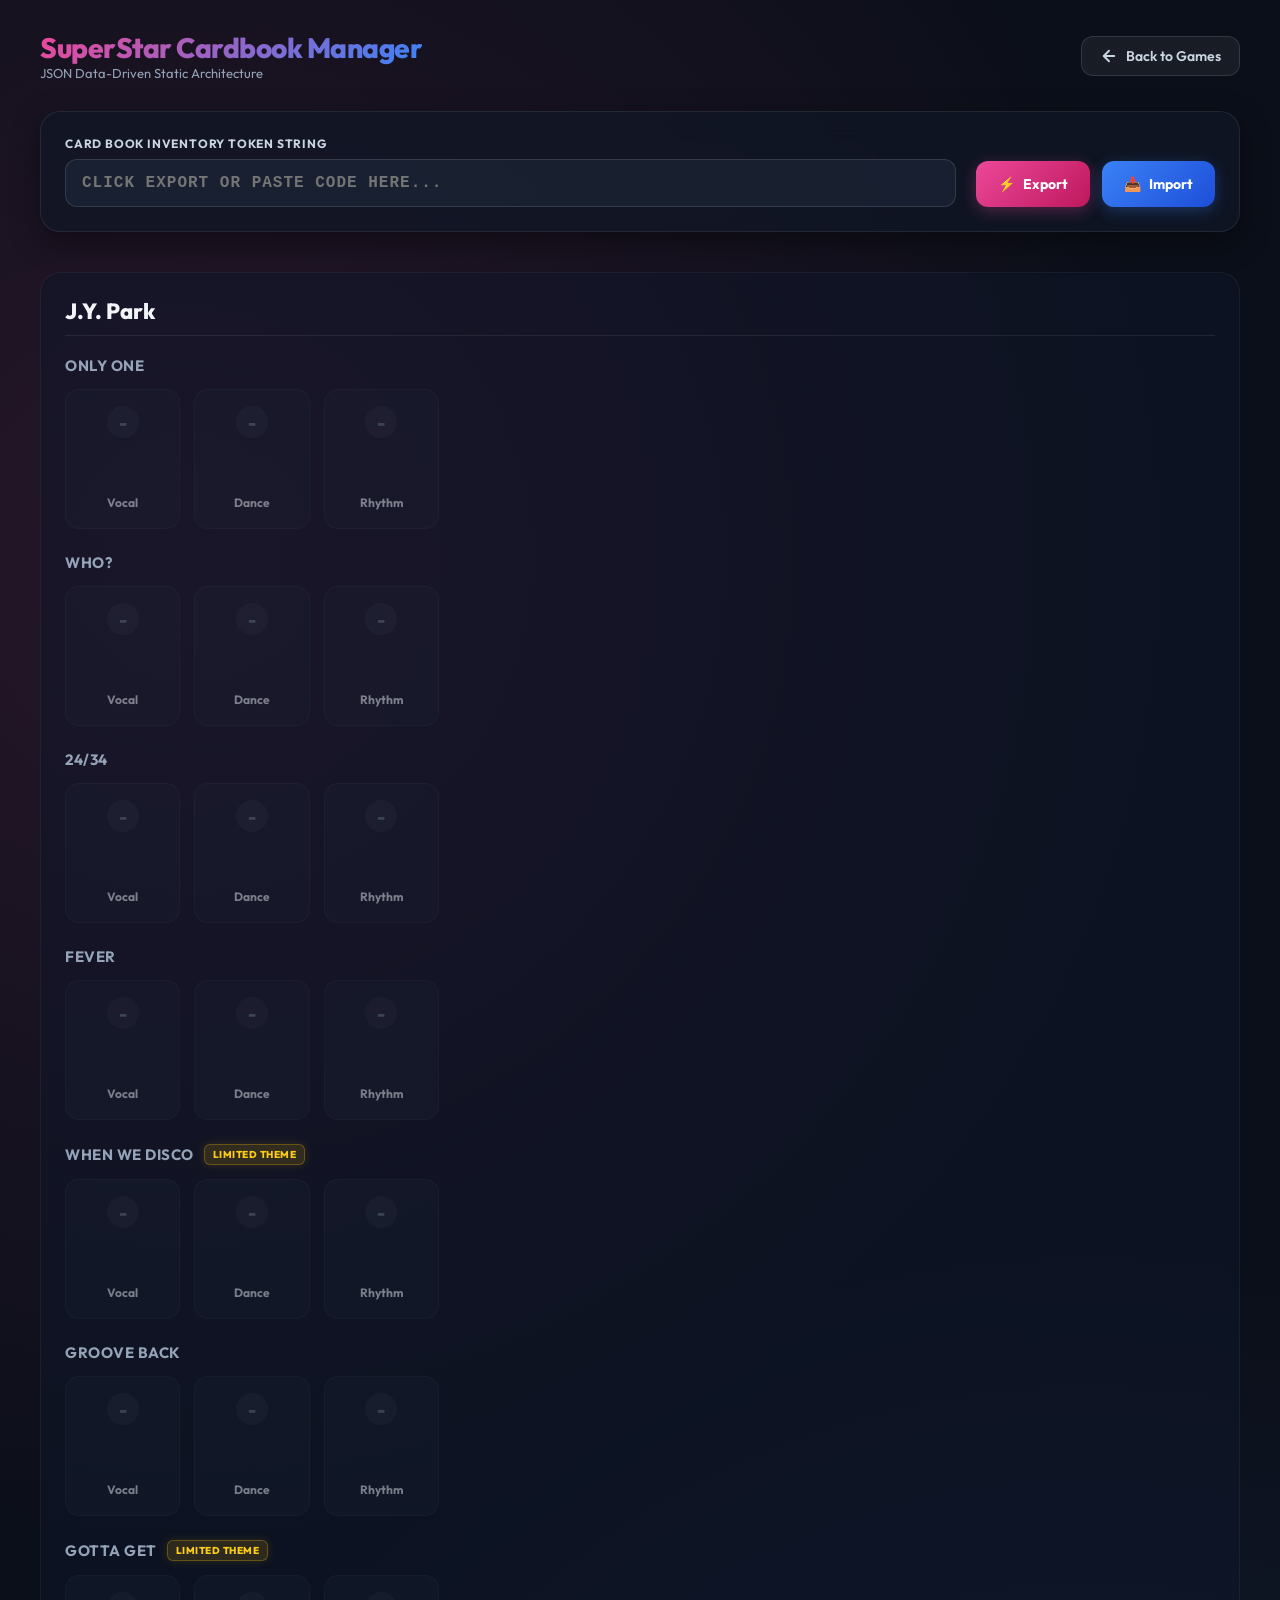
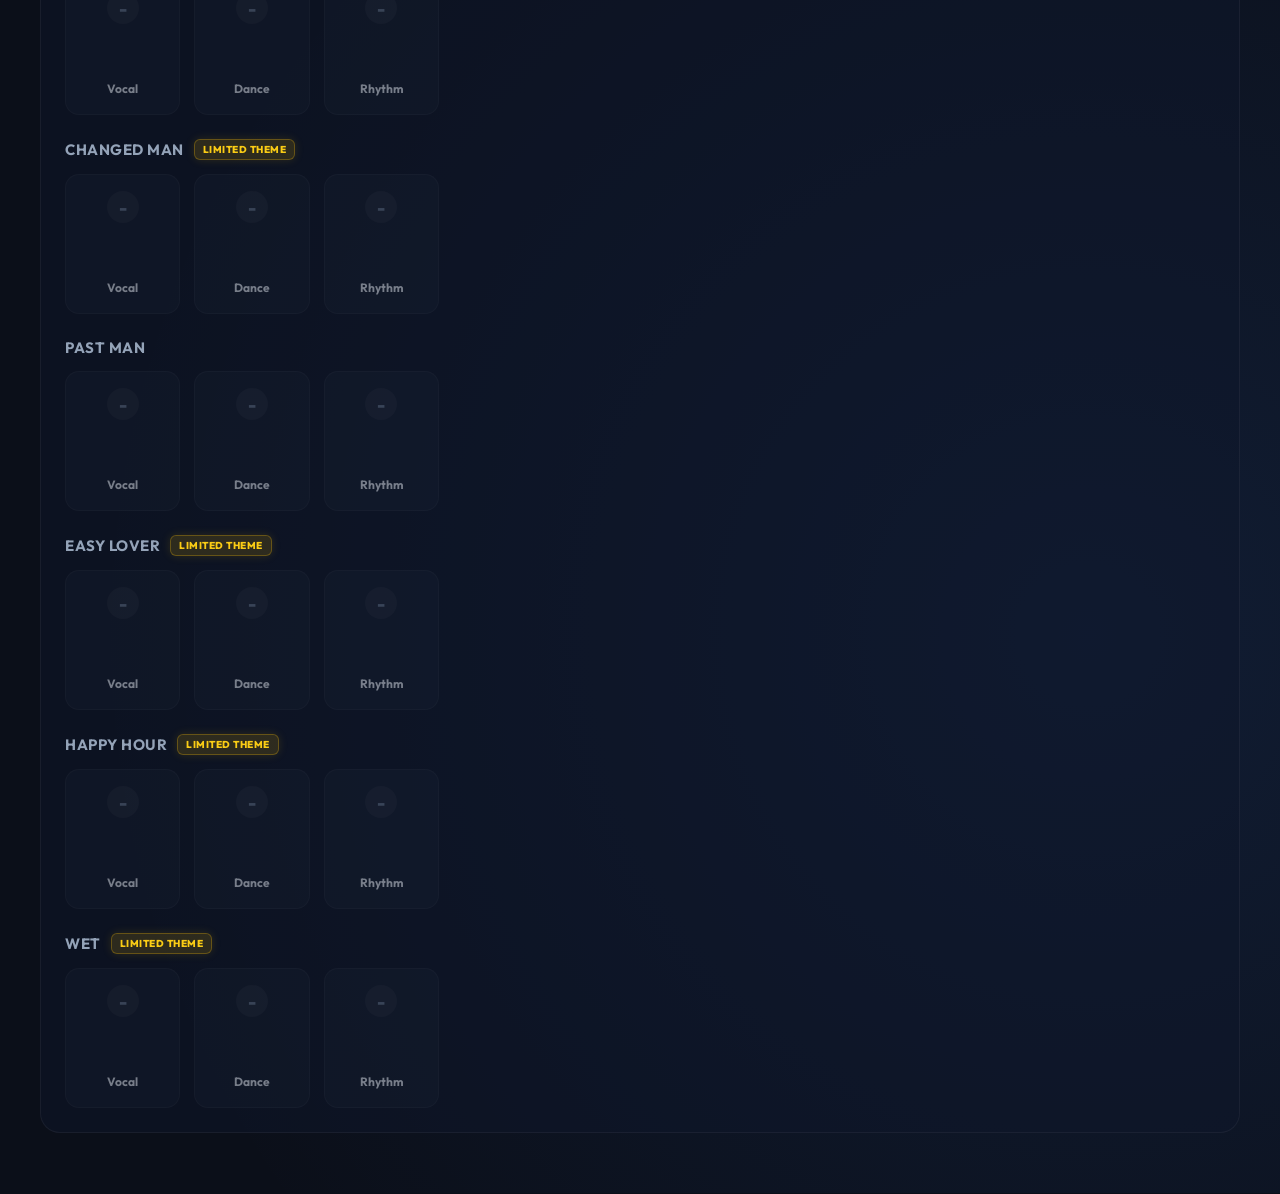
==== commit 3cf4685c: "added a grade picker and removed stars" ====
--- a/cardbook.html
+++ b/cardbook.html
@@ -50,6 +50,36 @@
 
         <!-- Dynamic Container where cards load from JSON -->
         <div id="cardbook-container"></div>
+        <dialog class="grade-picker" id="gradePicker" aria-labelledby="gradePickerTitle">
+            <h2 id="gradePickerTitle">Select card grade</h2>
+            <div class="grade-options" role="group" aria-label="Card grades">
+                <button type="button" class="grade-option grade-x" data-grade="x" aria-label="Grade X"
+                    aria-pressed="false" onclick="selectCardGrade('x')">
+                    <span class="grade-badge">-</span>
+                </button>
+                <button type="button" class="grade-option grade-c" data-grade="c" aria-label="Grade C"
+                    aria-pressed="false" onclick="selectCardGrade('c')">
+                    <span class="grade-badge">C</span>
+                </button>
+                <button type="button" class="grade-option grade-b" data-grade="b" aria-label="Grade B"
+                    aria-pressed="false" onclick="selectCardGrade('b')">
+                    <span class="grade-badge">B</span>
+                </button>
+                <button type="button" class="grade-option grade-a" data-grade="a" aria-label="Grade A"
+                    aria-pressed="false" onclick="selectCardGrade('a')">
+                    <span class="grade-badge">A</span>
+                </button>
+                <button type="button" class="grade-option grade-s" data-grade="s" aria-label="Grade S"
+                    aria-pressed="false" onclick="selectCardGrade('s')">
+                    <span class="grade-badge">S</span>
+                </button>
+                <button type="button" class="grade-option grade-r" data-grade="r" aria-label="Grade R"
+                    aria-pressed="false" onclick="selectCardGrade('r')">
+                    <span class="grade-badge">R</span>
+                </button>
+            </div>
+            <button type="button" class="grade-picker-cancel" onclick="closeGradePicker()">Cancel</button>
+        </dialog>
 
     </div>
     <script>
@@ -61,20 +91,7 @@
             try {
                 const response = await fetch('./cards.json');
                 cardsData = await response.json();
-
-                // Calculate total global cards based on the highest globalId found,
-                // ensuring indices never shift when cards are removed.
-                let maxId = -1;
-                cardsData.games.forEach(game => {
-                    game.artists.forEach(artist => {
-                        artist.themes.forEach(theme => {
-                            theme.cards.forEach(card => {
-                                if (card.globalId > maxId) maxId = card.globalId;
-                            });
-                        });
-                    });
-                });
-                totalGlobalCardsCount = maxId + 1;
+                totalGlobalCardsCount = cardsData.max_id;
 
                 renderCardbook(cardsData.games, "jyp");
                 loadSavedInventory();
@@ -83,7 +100,6 @@
                 console.error("Failed to load cards.json:", error);
             }
         });
-
     </script>
     <script src="cardbook.js"></script>
 </body>
--- a/styling/cardbook.css
+++ b/styling/cardbook.css
@@ -738,4 +738,80 @@
 .ss-card.grade-r .stars {
     color: #f472b6;
     font-weight: 800;
-}+}
+
+.grade-picker {
+    width: min(440px, calc(100vw - 32px));
+    max-width: calc(100vw - 32px);
+    border: 1px solid rgba(255, 255, 255, 0.12);
+    border-radius: 20px;
+    padding: 24px;
+    background: #11131d;
+    box-shadow: 0 24px 80px rgba(0, 0, 0, 0.6);
+    color: var(--white);
+}
+
+.grade-picker::backdrop {
+    background: rgba(3, 4, 8, 0.78);
+    backdrop-filter: blur(4px);
+}
+
+.grade-picker h2 {
+    margin: 0 0 18px;
+    font-size: 18px;
+    font-weight: 700;
+}
+
+.grade-options {
+    display: grid;
+    grid-template-columns: repeat(3, minmax(0, 1fr));
+    gap: 10px;
+}
+
+.grade-option {
+    display: flex;
+    min-width: 0;
+    min-height: 76px;
+    flex-direction: column;
+    align-items: center;
+    justify-content: center;
+    gap: 8px;
+    border: 1px solid rgba(255, 255, 255, 0.12);
+    border-radius: 12px;
+    padding: 10px 6px;
+    background: rgba(255, 255, 255, 0.04);
+    color: var(--white);
+    cursor: pointer;
+    transition: border-color 160ms ease, background 160ms ease, transform 160ms ease;
+}
+
+.grade-option:hover {
+    transform: translateY(-2px);
+    border-color: rgba(34, 211, 238, 0.55);
+    background: rgba(34, 211, 238, 0.08);
+}
+
+.grade-option[aria-pressed="true"] {
+    border-color: var(--cyan);
+    background: rgba(34, 211, 238, 0.12);
+    box-shadow: 0 0 0 1px rgba(34, 211, 238, 0.25);
+}
+
+.grade-option:focus-visible,
+.grade-picker-cancel:focus-visible {
+    outline: 2px solid var(--cyan);
+    outline-offset: 3px;
+}
+
+.grade-picker-cancel {
+    display: block;
+    margin: 18px 0 0 auto;
+    border: 1px solid rgba(255, 255, 255, 0.14);
+    border-radius: 10px;
+    padding: 8px 14px;
+    background: rgba(255, 255, 255, 0.06);
+    color: #cbd5e1;
+    font: inherit;
+    font-size: 13px;
+    cursor: pointer;
+}
